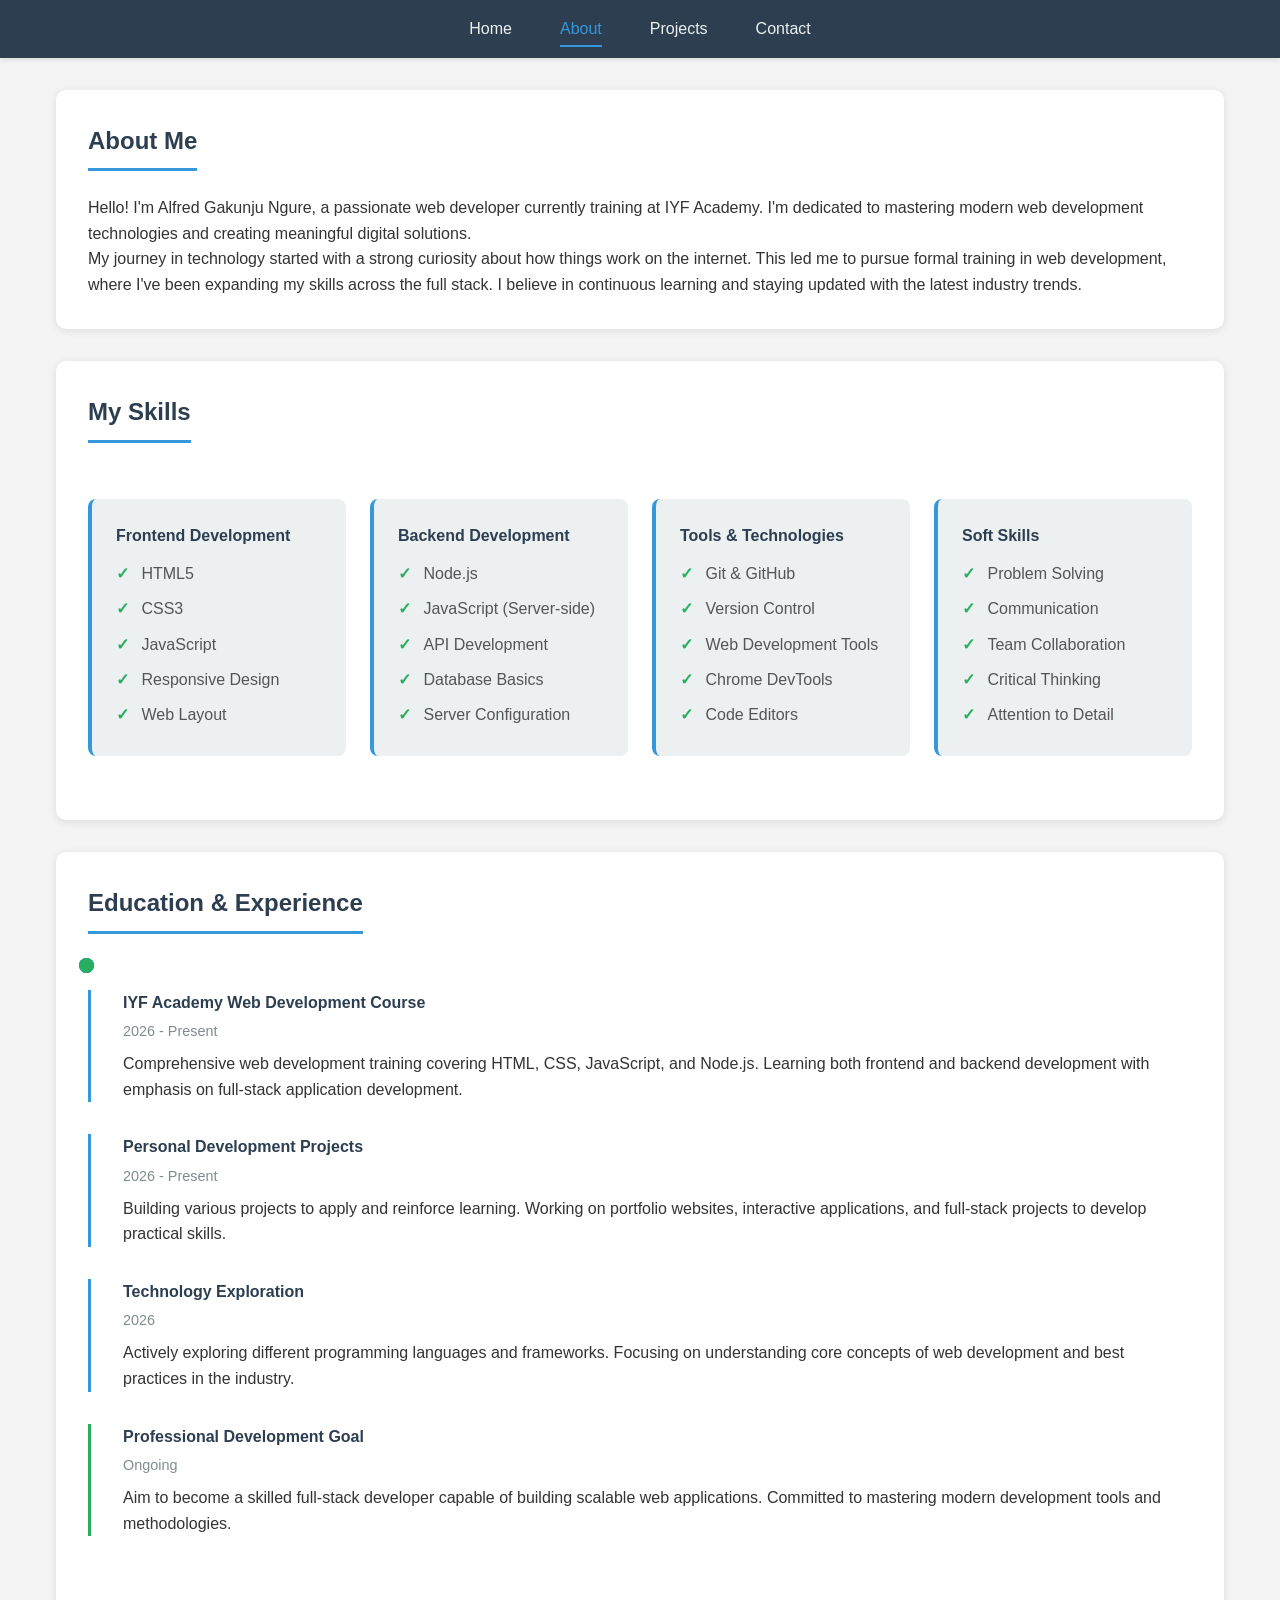
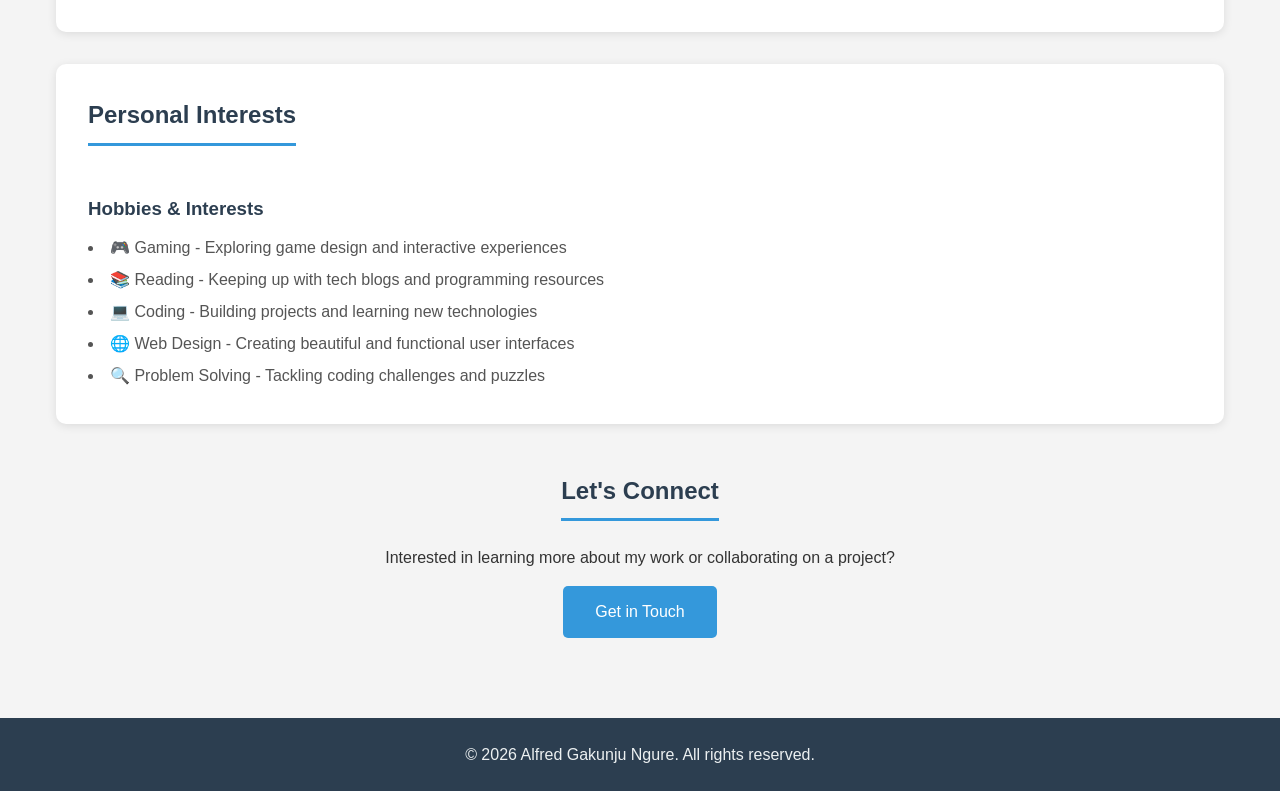
==== about.html @ a4619668 "Add complete multi-page portfolio: styles.css, about.html, projects.html, and updated index.html" ====
<!DOCTYPE html>
<html lang="en">
<head>
    <meta charset="UTF-8">
    <meta name="viewport" content="width=device-width, initial-scale=1.0">
    <title>Alfred's Portfolio - About Me</title>
    <link rel="stylesheet" href="styles.css">
</head>
<body>
    <!-- Navigation -->
    <nav>
        <ul>
            <li><a href="index.html">Home</a></li>
            <li><a href="about.html" class="active">About</a></li>
            <li><a href="projects.html">Projects</a></li>
            <li><a href="contact.html">Contact</a></li>
        </ul>
    </nav>

    <!-- Main Content -->
    <div class="container">
        <!-- About Section -->
        <section class="about-section">
            <h2>About Me</h2>
            <p>
                Hello! I'm Alfred Gakunju Ngure, a passionate web developer currently training at IYF Academy. I'm dedicated to mastering modern web development technologies and creating meaningful digital solutions.
            </p>
            <p>
                My journey in technology started with a strong curiosity about how things work on the internet. This led me to pursue formal training in web development, where I've been expanding my skills across the full stack. I believe in continuous learning and staying updated with the latest industry trends.
            </p>
        </section>

        <!-- Skills Section -->
        <section class="about-section">
            <h2>My Skills</h2>
            <div class="skills">
                <!-- Front-end Skills -->
                <div class="skill-card">
                    <h4>Frontend Development</h4>
                    <ul>
                        <li>HTML5</li>
                        <li>CSS3</li>
                        <li>JavaScript</li>
                        <li>Responsive Design</li>
                        <li>Web Layout</li>
                    </ul>
                </div>

                <!-- Backend Skills -->
                <div class="skill-card">
                    <h4>Backend Development</h4>
                    <ul>
                        <li>Node.js</li>
                        <li>JavaScript (Server-side)</li>
                        <li>API Development</li>
                        <li>Database Basics</li>
                        <li>Server Configuration</li>
                    </ul>
                </div>

                <!-- Tools & Technologies -->
                <div class="skill-card">
                    <h4>Tools & Technologies</h4>
                    <ul>
                        <li>Git & GitHub</li>
                        <li>Version Control</li>
                        <li>Web Development Tools</li>
                        <li>Chrome DevTools</li>
                        <li>Code Editors</li>
                    </ul>
                </div>

                <!-- Soft Skills -->
                <div class="skill-card">
                    <h4>Soft Skills</h4>
                    <ul>
                        <li>Problem Solving</li>
                        <li>Communication</li>
                        <li>Team Collaboration</li>
                        <li>Critical Thinking</li>
                        <li>Attention to Detail</li>
                    </ul>
                </div>
            </div>
        </section>

        <!-- Education & Experience Timeline -->
        <section class="about-section">
            <h2>Education & Experience</h2>
            <div class="timeline">
                <!-- Education Item 1 -->
                <div class="timeline-item">
                    <div class="timeline-dot"></div>
                    <h4>IYF Academy Web Development Course</h4>
                    <p class="date">2026 - Present</p>
                    <p>
                        Comprehensive web development training covering HTML, CSS, JavaScript, and Node.js. Learning both frontend and backend development with emphasis on full-stack application development.
                    </p>
                </div>

                <!-- Experience Item 1 -->
                <div class="timeline-item">
                    <div class="timeline-dot"></div>
                    <h4>Personal Development Projects</h4>
                    <p class="date">2026 - Present</p>
                    <p>
                        Building various projects to apply and reinforce learning. Working on portfolio websites, interactive applications, and full-stack projects to develop practical skills.
                    </p>
                </div>

                <!-- Experience Item 2 -->
                <div class="timeline-item">
                    <div class="timeline-dot"></div>
                    <h4>Technology Exploration</h4>
                    <p class="date">2026</p>
                    <p>
                        Actively exploring different programming languages and frameworks. Focusing on understanding core concepts of web development and best practices in the industry.
                    </p>
                </div>

                <!-- Future Goal -->
                <div class="timeline-item">
                    <div class="timeline-dot"></div>
                    <h4>Professional Development Goal</h4>
                    <p class="date">Ongoing</p>
                    <p>
                        Aim to become a skilled full-stack developer capable of building scalable web applications. Committed to mastering modern development tools and methodologies.
                    </p>
                </div>
            </div>
        </section>

        <!-- Hobbies Section -->
        <section class="about-section">
            <h2>Personal Interests</h2>
            <h3>Hobbies & Interests</h3>
            <ul style="list-style-position: inside; color: #555; line-height: 2;">
                <li>🎮 Gaming - Exploring game design and interactive experiences</li>
                <li>📚 Reading - Keeping up with tech blogs and programming resources</li>
                <li>💻 Coding - Building projects and learning new technologies</li>
                <li>🌐 Web Design - Creating beautiful and functional user interfaces</li>
                <li>🔍 Problem Solving - Tackling coding challenges and puzzles</li>
            </ul>
        </section>

        <!-- Call to Action -->
        <section style="text-align: center; margin-top: 3rem;">
            <h2>Let's Connect</h2>
            <p>Interested in learning more about my work or collaborating on a project?</p>
            <a href="contact.html" class="btn" style="margin-top: 1rem;">Get in Touch</a>
        </section>
    </div>

    <!-- Footer -->
    <footer>
        <p>&copy; 2026 Alfred Gakunju Ngure. All rights reserved.</p>
    </footer>

    <script>
        // Highlight current page in navigation
        document.querySelectorAll('nav a').forEach(link => {
            if (link.href === window.location.href) {
                link.classList.add('active');
            } else {
                link.classList.remove('active');
            }
        });
    </script>
</body>
</html>
---- styles.css ----
/* Global Styles */
* {
    margin: 0;
    padding: 0;
    box-sizing: border-box;
}

body {
    font-family: 'Segoe UI', Tahoma, Geneva, Verdana, sans-serif;
    line-height: 1.6;
    color: #333;
    background-color: #f4f4f4;
}

/* Navigation */
nav {
    background-color: #2c3e50;
    padding: 1rem 0;
    position: sticky;
    top: 0;
    z-index: 100;
    box-shadow: 0 2px 5px rgba(0, 0, 0, 0.1);
}

nav ul {
    list-style: none;
    display: flex;
    justify-content: center;
    flex-wrap: wrap;
    max-width: 1200px;
    margin: 0 auto;
    padding: 0 1rem;
}

nav li {
    margin: 0 1.5rem;
}

nav a {
    color: #ecf0f1;
    text-decoration: none;
    font-weight: 500;
    transition: color 0.3s ease;
    padding: 0.5rem 0;
    border-bottom: 2px solid transparent;
}

nav a:hover {
    color: #3498db;
    border-bottom-color: #3498db;
}

nav a.active {
    color: #3498db;
    border-bottom-color: #3498db;
}

/* Container */
.container {
    max-width: 1200px;
    margin: 0 auto;
    padding: 2rem 1rem;
}

/* Hero Section */
.hero {
    background: linear-gradient(135deg, #667eea 0%, #764ba2 100%);
    color: white;
    padding: 4rem 2rem;
    text-align: center;
    border-radius: 10px;
    margin-bottom: 2rem;
}

.hero h1 {
    font-size: 3rem;
    margin-bottom: 0.5rem;
}

.hero p {
    font-size: 1.3rem;
    margin-bottom: 1.5rem;
}

.hero-links {
    display: flex;
    justify-content: center;
    gap: 1rem;
    flex-wrap: wrap;
}

.btn {
    display: inline-block;
    padding: 0.8rem 2rem;
    background-color: #3498db;
    color: white;
    text-decoration: none;
    border-radius: 5px;
    transition: background-color 0.3s ease, transform 0.2s ease;
    border: none;
    cursor: pointer;
    font-size: 1rem;
}

.btn:hover {
    background-color: #2980b9;
    transform: translateY(-2px);
}

.btn.secondary {
    background-color: transparent;
    border: 2px solid white;
}

.btn.secondary:hover {
    background-color: rgba(255, 255, 255, 0.1);
}

/* Section Headings */
h2 {
    color: #2c3e50;
    margin-bottom: 1.5rem;
    padding-bottom: 0.5rem;
    border-bottom: 3px solid #3498db;
    display: inline-block;
}

h3 {
    color: #2c3e50;
    margin-top: 1.5rem;
    margin-bottom: 0.5rem;
}

/* About Page */
.about-section {
    background: white;
    padding: 2rem;
    border-radius: 10px;
    margin-bottom: 2rem;
    box-shadow: 0 2px 10px rgba(0, 0, 0, 0.1);
}

.skills {
    display: grid;
    grid-template-columns: repeat(auto-fit, minmax(200px, 1fr));
    gap: 1.5rem;
    margin: 2rem 0;
}

.skill-card {
    background-color: #ecf0f1;
    padding: 1.5rem;
    border-radius: 8px;
    border-left: 4px solid #3498db;
}

.skill-card h4 {
    color: #2c3e50;
    margin-bottom: 0.5rem;
}

.skill-card ul {
    list-style: none;
    padding-left: 0;
}

.skill-card li {
    padding: 0.3rem 0;
    color: #555;
}

.skill-card li:before {
    content: "✓ ";
    color: #27ae60;
    font-weight: bold;
    margin-right: 0.5rem;
}

/* Timeline */
.timeline {
    position: relative;
    padding: 2rem 0;
}

.timeline-item {
    margin-bottom: 2rem;
    padding-left: 2rem;
    border-left: 3px solid #3498db;
}

.timeline-item:last-child {
    border-left-color: #27ae60;
}

.timeline-dot {
    width: 15px;
    height: 15px;
    background-color: #3498db;
    border-radius: 50%;
    position: absolute;
    left: -9px;
    top: 0;
}

.timeline-item:last-child .timeline-dot {
    background-color: #27ae60;
}

.timeline-item h4 {
    color: #2c3e50;
    margin-bottom: 0.3rem;
}

.timeline-item .date {
    color: #7f8c8d;
    font-size: 0.9rem;
    margin-bottom: 0.5rem;
}

/* Projects Grid */
.projects-grid {
    display: grid;
    grid-template-columns: repeat(auto-fit, minmax(300px, 1fr));
    gap: 2rem;
    margin: 2rem 0;
}

.project-card {
    background: white;
    border-radius: 10px;
    overflow: hidden;
    box-shadow: 0 4px 15px rgba(0, 0, 0, 0.1);
    transition: transform 0.3s ease, box-shadow 0.3s ease;
}

.project-card:hover {
    transform: translateY(-5px);
    box-shadow: 0 8px 25px rgba(0, 0, 0, 0.15);
}

.project-image {
    width: 100%;
    height: 200px;
    background: linear-gradient(135deg, #667eea 0%, #764ba2 100%);
    display: flex;
    align-items: center;
    justify-content: center;
    color: white;
    font-size: 3rem;
}

.project-content {
    padding: 1.5rem;
}

.project-content h3 {
    color: #2c3e50;
    margin-top: 0;
}

.project-content p {
    color: #555;
    margin-bottom: 1rem;
}

.project-tags {
    display: flex;
    gap: 0.5rem;
    flex-wrap: wrap;
    margin-bottom: 1rem;
}

.tag {
    display: inline-block;
    background-color: #e8f4f8;
    color: #3498db;
    padding: 0.3rem 0.8rem;
    border-radius: 20px;
    font-size: 0.85rem;
}

/* Contact Form */
.contact-container {
    max-width: 600px;
    margin: 0 auto;
}

.form-group {
    margin-bottom: 1.5rem;
}

label {
    display: block;
    margin-bottom: 0.5rem;
    color: #2c3e50;
    font-weight: 500;
}

input,
textarea {
    width: 100%;
    padding: 0.8rem;
    border: 2px solid #ecf0f1;
    border-radius: 5px;
    font-size: 1rem;
    font-family: inherit;
    transition: border-color 0.3s ease;
}

input:focus,
textarea:focus {
    outline: none;
    border-color: #3498db;
    box-shadow: 0 0 10px rgba(52, 152, 219, 0.2);
}

textarea {
    resize: vertical;
    min-height: 150px;
}

button {
    background-color: #27ae60;
    color: white;
    padding: 1rem 2rem;
    border: none;
    border-radius: 5px;
    font-size: 1rem;
    cursor: pointer;
    transition: background-color 0.3s ease, transform 0.2s ease;
}

button:hover {
    background-color: #229954;
    transform: translateY(-2px);
}

/* Social Links */
.social-links {
    display: flex;
    justify-content: center;
    gap: 1.5rem;
    margin: 2rem 0;
    flex-wrap: wrap;
}

.social-link {
    display: inline-block;
    width: 50px;
    height: 50px;
    background-color: #3498db;
    color: white;
    border-radius: 50%;
    display: flex;
    align-items: center;
    justify-content: center;
    text-decoration: none;
    font-size: 1.5rem;
    transition: background-color 0.3s ease, transform 0.3s ease;
}

.social-link:hover {
    background-color: #2980b9;
    transform: scale(1.1);
}

.contact-info {
    background: white;
    padding: 2rem;
    border-radius: 10px;
    margin-top: 2rem;
    box-shadow: 0 2px 10px rgba(0, 0, 0, 0.1);
}

.info-item {
    margin-bottom: 1.5rem;
}

.info-item strong {
    color: #2c3e50;
}

/* Footer */
footer {
    background-color: #2c3e50;
    color: #ecf0f1;
    text-align: center;
    padding: 1.5rem;
    margin-top: 3rem;
}

/* Responsive */
@media (max-width: 768px) {
    nav ul {
        flex-direction: column;
        align-items: center;
        gap: 0.5rem;
    }

    nav li {
        margin: 0.5rem 0;
    }

    .hero {
        padding: 2rem 1rem;
    }

    .hero h1 {
        font-size: 2rem;
    }

    .hero p {
        font-size: 1rem;
    }

    .projects-grid {
        grid-template-columns: 1fr;
    }

    .skills {
        grid-template-columns: 1fr;
    }
}
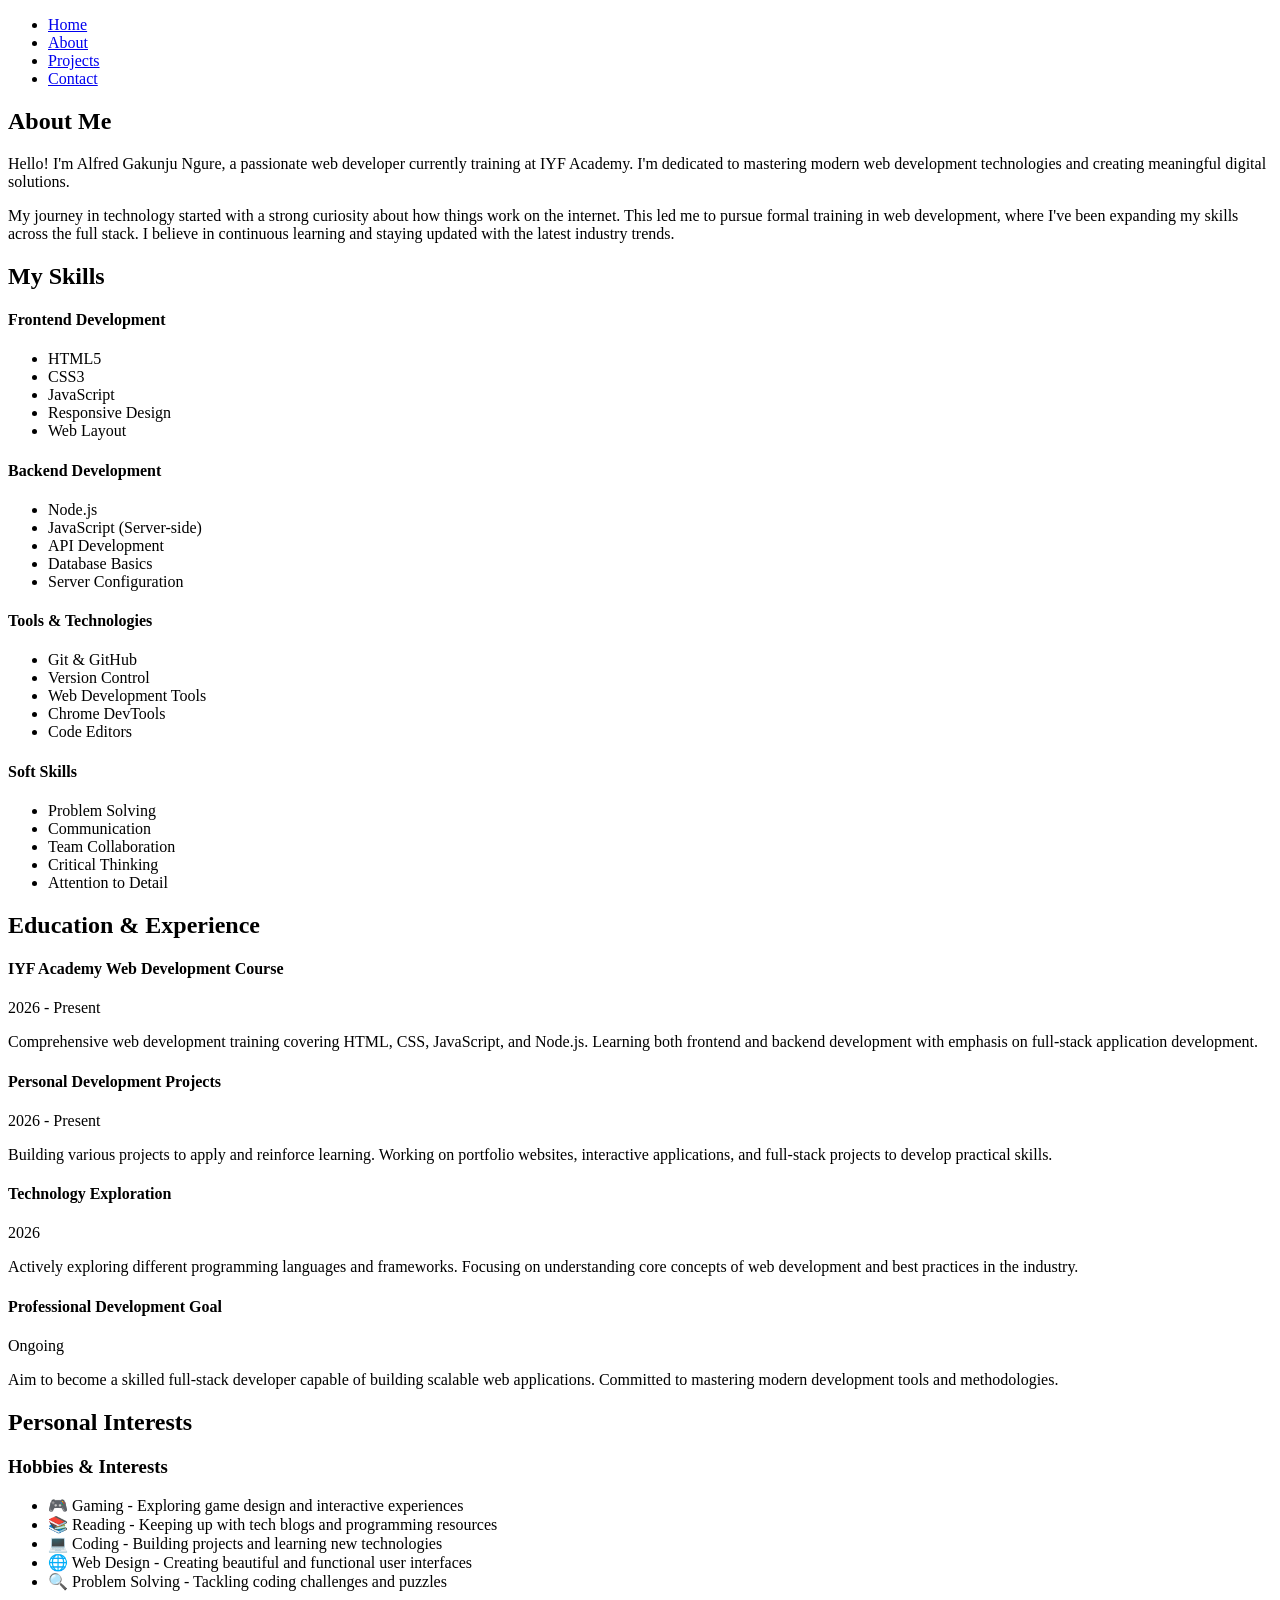
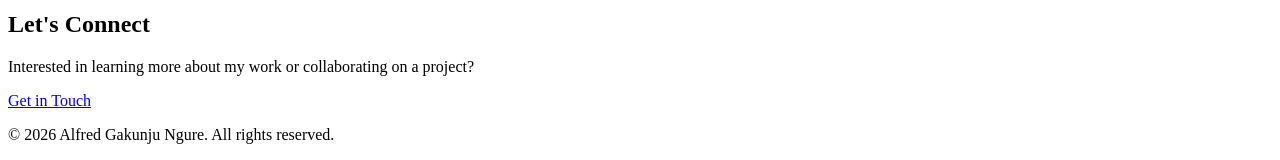
==== commit 10e02c18: "Remove CSS styling from all remaining pages - use plain HTML only" ====
--- a/about.html
+++ b/about.html
@@ -4,7 +4,6 @@
     <meta charset="UTF-8">
     <meta name="viewport" content="width=device-width, initial-scale=1.0">
     <title>Alfred's Portfolio - About Me</title>
-    <link rel="stylesheet" href="styles.css">
 </head>
 <body>
     <!-- Navigation -->
@@ -20,7 +19,7 @@
     <!-- Main Content -->
     <div class="container">
         <!-- About Section -->
-        <section class="about-section">
+        <section>
             <h2>About Me</h2>
             <p>
                 Hello! I'm Alfred Gakunju Ngure, a passionate web developer currently training at IYF Academy. I'm dedicated to mastering modern web development technologies and creating meaningful digital solutions.
@@ -31,11 +30,11 @@
         </section>
 
         <!-- Skills Section -->
-        <section class="about-section">
+        <section>
             <h2>My Skills</h2>
-            <div class="skills">
+            <div>
                 <!-- Front-end Skills -->
-                <div class="skill-card">
+                <div>
                     <h4>Frontend Development</h4>
                     <ul>
                         <li>HTML5</li>
@@ -47,7 +46,7 @@
                 </div>
 
                 <!-- Backend Skills -->
-                <div class="skill-card">
+                <div>
                     <h4>Backend Development</h4>
                     <ul>
                         <li>Node.js</li>
@@ -59,7 +58,7 @@
                 </div>
 
                 <!-- Tools & Technologies -->
-                <div class="skill-card">
+                <div>
                     <h4>Tools & Technologies</h4>
                     <ul>
                         <li>Git & GitHub</li>
@@ -71,7 +70,7 @@
                 </div>
 
                 <!-- Soft Skills -->
-                <div class="skill-card">
+                <div>
                     <h4>Soft Skills</h4>
                     <ul>
                         <li>Problem Solving</li>
@@ -85,44 +84,40 @@
         </section>
 
         <!-- Education & Experience Timeline -->
-        <section class="about-section">
+        <section>
             <h2>Education & Experience</h2>
-            <div class="timeline">
+            <div>
                 <!-- Education Item 1 -->
-                <div class="timeline-item">
-                    <div class="timeline-dot"></div>
+                <div>
                     <h4>IYF Academy Web Development Course</h4>
-                    <p class="date">2026 - Present</p>
+                    <p>2026 - Present</p>
                     <p>
                         Comprehensive web development training covering HTML, CSS, JavaScript, and Node.js. Learning both frontend and backend development with emphasis on full-stack application development.
                     </p>
                 </div>
 
                 <!-- Experience Item 1 -->
-                <div class="timeline-item">
-                    <div class="timeline-dot"></div>
+                <div>
                     <h4>Personal Development Projects</h4>
-                    <p class="date">2026 - Present</p>
+                    <p>2026 - Present</p>
                     <p>
                         Building various projects to apply and reinforce learning. Working on portfolio websites, interactive applications, and full-stack projects to develop practical skills.
                     </p>
                 </div>
 
                 <!-- Experience Item 2 -->
-                <div class="timeline-item">
-                    <div class="timeline-dot"></div>
+                <div>
                     <h4>Technology Exploration</h4>
-                    <p class="date">2026</p>
+                    <p>2026</p>
                     <p>
                         Actively exploring different programming languages and frameworks. Focusing on understanding core concepts of web development and best practices in the industry.
                     </p>
                 </div>
 
                 <!-- Future Goal -->
-                <div class="timeline-item">
-                    <div class="timeline-dot"></div>
+                <div>
                     <h4>Professional Development Goal</h4>
-                    <p class="date">Ongoing</p>
+                    <p>Ongoing</p>
                     <p>
                         Aim to become a skilled full-stack developer capable of building scalable web applications. Committed to mastering modern development tools and methodologies.
                     </p>
@@ -131,10 +126,10 @@
         </section>
 
         <!-- Hobbies Section -->
-        <section class="about-section">
+        <section>
             <h2>Personal Interests</h2>
             <h3>Hobbies & Interests</h3>
-            <ul style="list-style-position: inside; color: #555; line-height: 2;">
+            <ul>
                 <li>🎮 Gaming - Exploring game design and interactive experiences</li>
                 <li>📚 Reading - Keeping up with tech blogs and programming resources</li>
                 <li>💻 Coding - Building projects and learning new technologies</li>
@@ -144,10 +139,10 @@
         </section>
 
         <!-- Call to Action -->
-        <section style="text-align: center; margin-top: 3rem;">
+        <section>
             <h2>Let's Connect</h2>
             <p>Interested in learning more about my work or collaborating on a project?</p>
-            <a href="contact.html" class="btn" style="margin-top: 1rem;">Get in Touch</a>
+            <a href="contact.html">Get in Touch</a>
         </section>
     </div>
 
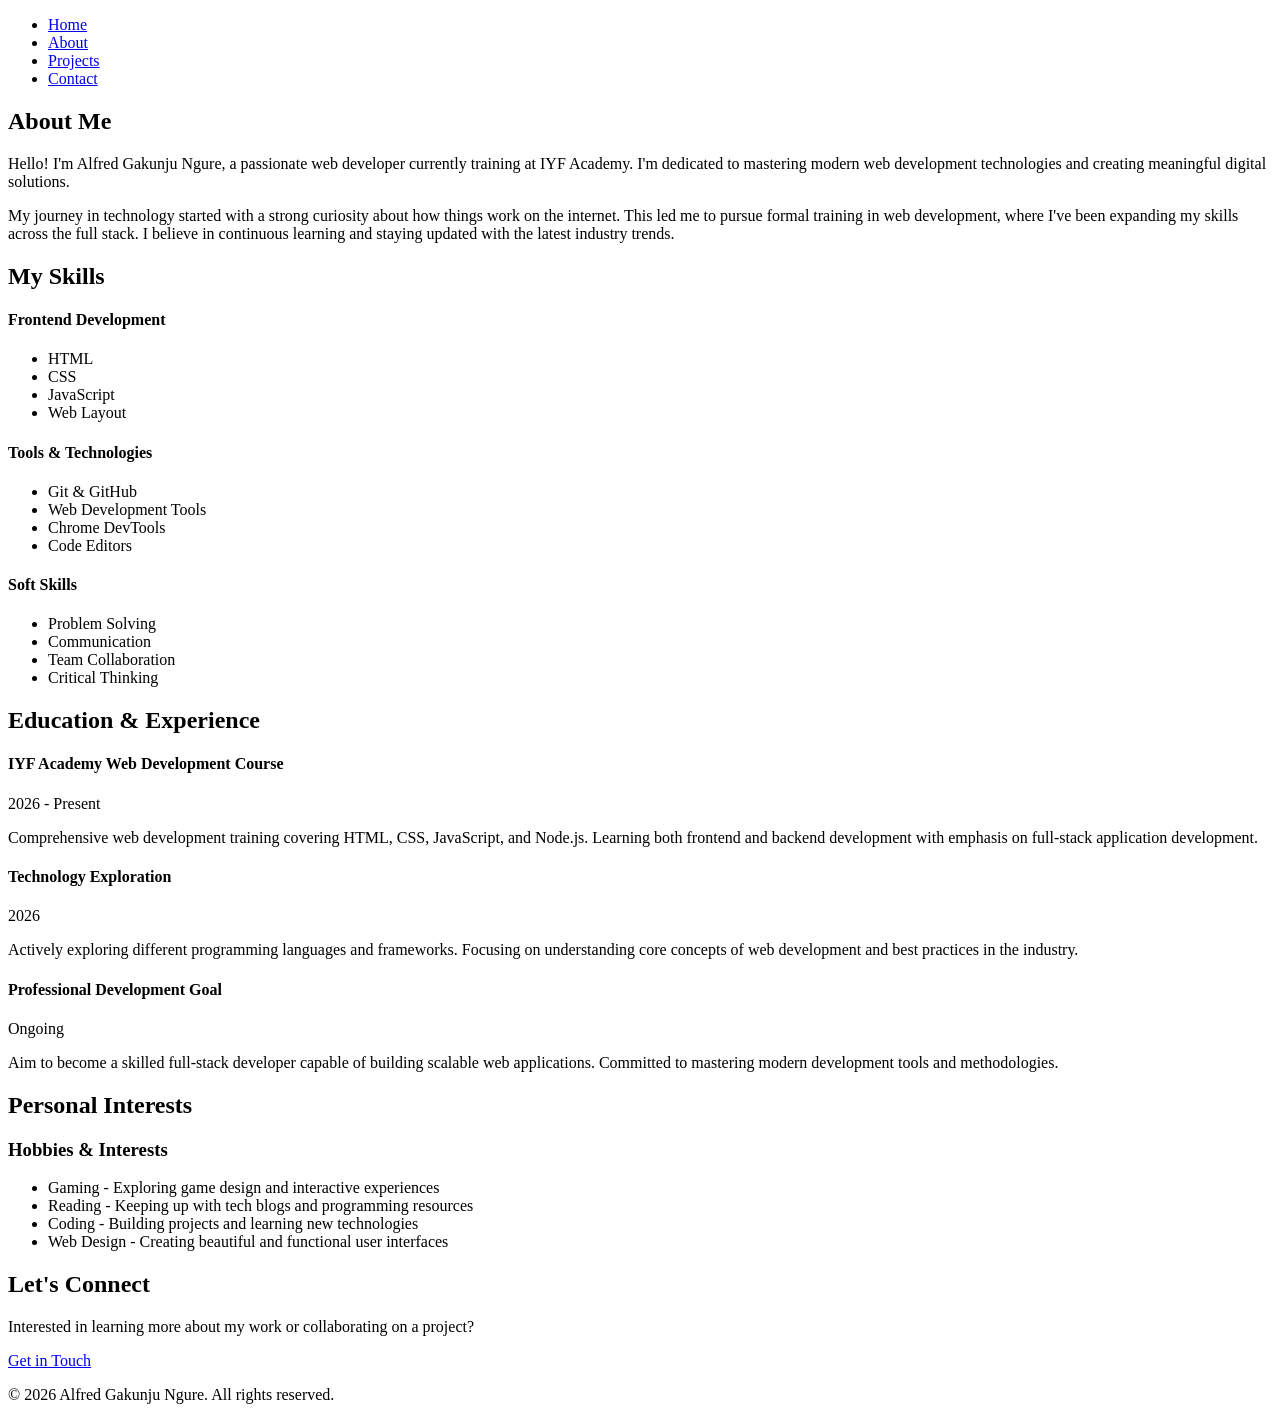
==== commit 57dda11d: "Refactor skills and remove unnecessary sections Removed backend skills, experience item, and script " ====
--- a/about.html
+++ b/about.html
@@ -37,23 +37,10 @@
                 <div>
                     <h4>Frontend Development</h4>
                     <ul>
-                        <li>HTML5</li>
-                        <li>CSS3</li>
+                        <li>HTML</li>
+                        <li>CSS</li>
                         <li>JavaScript</li>
-                        <li>Responsive Design</li>
                         <li>Web Layout</li>
-                    </ul>
-                </div>
-
-                <!-- Backend Skills -->
-                <div>
-                    <h4>Backend Development</h4>
-                    <ul>
-                        <li>Node.js</li>
-                        <li>JavaScript (Server-side)</li>
-                        <li>API Development</li>
-                        <li>Database Basics</li>
-                        <li>Server Configuration</li>
                     </ul>
                 </div>
 
@@ -62,7 +49,6 @@
                     <h4>Tools & Technologies</h4>
                     <ul>
                         <li>Git & GitHub</li>
-                        <li>Version Control</li>
                         <li>Web Development Tools</li>
                         <li>Chrome DevTools</li>
                         <li>Code Editors</li>
@@ -77,7 +63,6 @@
                         <li>Communication</li>
                         <li>Team Collaboration</li>
                         <li>Critical Thinking</li>
-                        <li>Attention to Detail</li>
                     </ul>
                 </div>
             </div>
@@ -93,15 +78,6 @@
                     <p>2026 - Present</p>
                     <p>
                         Comprehensive web development training covering HTML, CSS, JavaScript, and Node.js. Learning both frontend and backend development with emphasis on full-stack application development.
-                    </p>
-                </div>
-
-                <!-- Experience Item 1 -->
-                <div>
-                    <h4>Personal Development Projects</h4>
-                    <p>2026 - Present</p>
-                    <p>
-                        Building various projects to apply and reinforce learning. Working on portfolio websites, interactive applications, and full-stack projects to develop practical skills.
                     </p>
                 </div>
 
@@ -130,11 +106,10 @@
             <h2>Personal Interests</h2>
             <h3>Hobbies & Interests</h3>
             <ul>
-                <li>🎮 Gaming - Exploring game design and interactive experiences</li>
-                <li>📚 Reading - Keeping up with tech blogs and programming resources</li>
-                <li>💻 Coding - Building projects and learning new technologies</li>
-                <li>🌐 Web Design - Creating beautiful and functional user interfaces</li>
-                <li>🔍 Problem Solving - Tackling coding challenges and puzzles</li>
+                <li> Gaming - Exploring game design and interactive experiences</li>
+                <li> Reading - Keeping up with tech blogs and programming resources</li>
+                <li> Coding - Building projects and learning new technologies</li>
+                <li> Web Design - Creating beautiful and functional user interfaces</li>
             </ul>
         </section>
 
@@ -150,16 +125,5 @@
     <footer>
         <p>&copy; 2026 Alfred Gakunju Ngure. All rights reserved.</p>
     </footer>
-
-    <script>
-        // Highlight current page in navigation
-        document.querySelectorAll('nav a').forEach(link => {
-            if (link.href === window.location.href) {
-                link.classList.add('active');
-            } else {
-                link.classList.remove('active');
-            }
-        });
-    </script>
 </body>
 </html>
